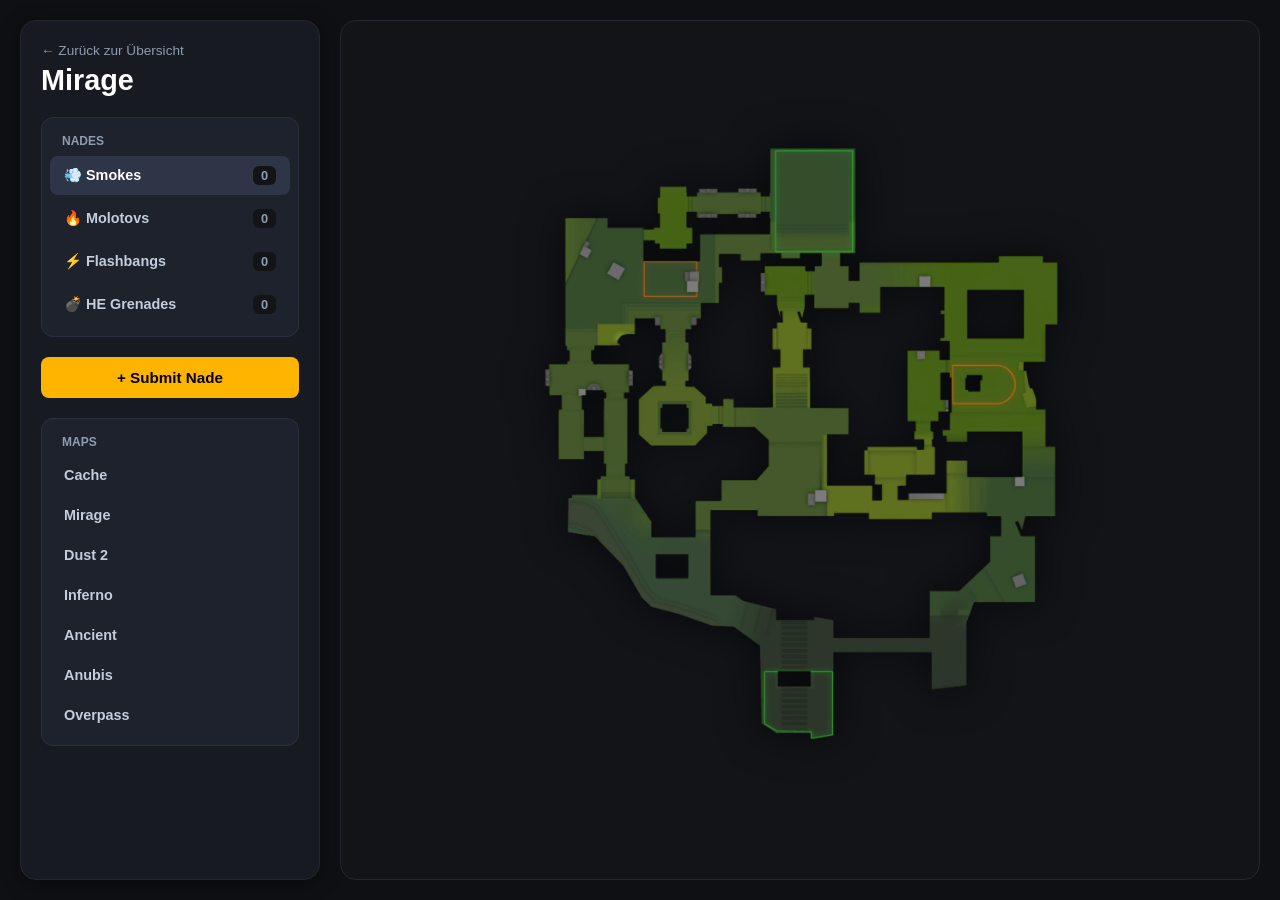
==== ancient.html @ 0ca05a49 "Rename Ancient.html to ancient.html" ====
<!DOCTYPE HTML>
<html lang="de">
<head>
    <!-- HIER ANPASSEN: Map-Name im Titel -->
    <title>Ancient - CS2 Nades</title>
    <meta charset="utf-8" />
    <meta name="viewport" content="width=device-width, initial-scale=1" />
    <style>
        * { box-sizing: border-box; }

        body {
            background-color: #0e1013;
            color: white;
            font-family: 'Segoe UI', Roboto, Helvetica, Arial, sans-serif;
            margin: 0;
            padding: 20px;
            display: flex;
            gap: 20px;
            height: 100vh;
            overflow: hidden;
        }

        /* Linke Seitenleiste */
        .sidebar {
            width: 300px;
            min-width: 300px;
            background: #171a21;
            padding: 20px;
            display: flex;
            flex-direction: column;
            gap: 20px;
            overflow-y: auto;
            border: 1px solid #222731;
            border-radius: 16px;
            box-shadow: 0 4px 20px rgba(0, 0, 0, 0.4);
        }

        .back-link {
            color: #8f9cae;
            text-decoration: none;
            font-size: 0.85rem;
            transition: color 0.2s;
        }
        .back-link:hover { color: #fff; }

        .map-header h1 {
            margin: 5px 0 0 0;
            font-size: 1.8rem;
        }

        .filter-box {
            background: #1e222d;
            border-radius: 12px;
            padding: 8px;
            border: 1px solid #2a303d;
        }

        .filter-title {
            font-size: 0.75rem;
            color: #8f9cae;
            text-transform: uppercase;
            font-weight: bold;
            padding: 8px 12px;
        }

        .filter-btn {
            display: flex;
            justify-content: space-between;
            align-items: center;
            width: 100%;
            padding: 10px 14px;
            margin-bottom: 4px;
            background: transparent;
            color: #c3cddb;
            border: none;
            border-radius: 8px;
            cursor: pointer;
            font-weight: 600;
            font-size: 0.9rem;
            transition: all 0.2s;
            text-align: left;
        }
        .filter-btn:hover { background: #282e3d; color: #fff; }
        .filter-btn.active { background: #2e3547; color: #fff; }

        .badge {
            background: #121418;
            padding: 2px 8px;
            border-radius: 6px;
            font-size: 0.8rem;
            color: #8f9cae;
        }

        .submit-btn {
            display: flex;
            justify-content: center;
            align-items: center;
            width: 100%;
            padding: 12px 14px;
            background: #ffb400;
            color: #000;
            border-radius: 8px;
            text-decoration: none;
            font-weight: bold;
            font-size: 0.95rem;
            transition: all 0.2s ease;
        }
        .submit-btn:hover { background: #e09e00; transform: translateY(-1px); }

        /* Rechter Radar-Bereich */
        .map-container {
            flex: 1;
            display: flex;
            flex-direction: column;
            justify-content: center;
            align-items: center;
            background: #121418;
            border: 1px solid #222731;
            border-radius: 16px;
            padding: 20px;
            height: calc(100vh - 40px);
            position: relative;
        }

        .radar-box {
            position: relative;
            display: inline-block;
        }

        .radar-img {
            height: 70vh;
            width: auto;
            max-width: 100%;
            display: block;
            border-radius: 12px;
            filter: drop-shadow(0 0 20px rgba(0,0,0,0.6));
        }

        /* Target Pins auf dem Radar */
        .target-pin {
            position: absolute;
            width: 32px;
            height: 32px;
            background: #ffb400;
            color: black;
            border-radius: 50%;
            display: flex;
            align-items: center;
            justify-content: center;
            font-weight: bold;
            font-size: 14px;
            cursor: pointer;
            transform: translate(-50%, -50%);
            border: 2px solid white;
            box-shadow: 0 0 12px rgba(0,0,0,0.6);
            transition: transform 0.2s ease;
            z-index: 5;
        }
        .target-pin:hover {
            transform: translate(-50%, -50%) scale(1.25);
            z-index: 10;
        }

        /* Abwurf-Pin direkt auf dem Haupt-Radar */
        .throw-pin {
            position: absolute;
            width: 36px;
            height: 36px;
            background: #3b82f6;
            color: white;
            border-radius: 50%;
            display: flex;
            align-items: center;
            justify-content: center;
            font-weight: bold;
            font-size: 16px;
            cursor: pointer;
            transform: translate(-50%, -50%);
            border: 2px solid white;
            box-shadow: 0 0 15px rgba(59, 130, 246, 0.9);
            transition: transform 0.2s ease;
            z-index: 5;
        }
        .throw-pin:hover {
            transform: translate(-50%, -50%) scale(1.3);
            z-index: 10;
        }

        .radar-controls {
            margin-top: 15px;
            display: flex;
            gap: 10px;
        }

        .reset-view-btn {
            background: #2a303d;
            color: #fff;
            border: none;
            padding: 8px 16px;
            border-radius: 8px;
            font-weight: bold;
            cursor: pointer;
            display: none;
            transition: background 0.2s;
        }
        .reset-view-btn:hover { background: #3b4252; }

        /* Pop-up Modal nur für das Video */
        .modal-overlay {
            display: none;
            position: fixed;
            top: 0; left: 0; right: 0; bottom: 0;
            background: rgba(0, 0, 0, 0.9);
            z-index: 100;
            justify-content: center;
            align-items: center;
            padding: 10px;
        }
        .modal-overlay.active { display: flex; }

        .modal-card {
            background: #171a21;
            border: 1px solid #2a303d;
            border-radius: 16px;
            width: 90vw;
            height: 90vh;
            max-width: 1400px;
            display: flex;
            flex-direction: column;
            padding: 20px 30px;
            box-shadow: 0 10px 50px rgba(0,0,0,0.95);
            position: relative;
        }

        .modal-header-area {
            display: flex;
            justify-content: space-between;
            align-items: center;
            margin-bottom: 15px;
        }

        .modal-close {
            background: rgba(255, 255, 255, 0.1);
            border: none;
            color: #8f9cae;
            font-size: 1.8rem;
            line-height: 1;
            width: 40px;
            height: 40px;
            border-radius: 50%;
            cursor: pointer;
            display: flex;
            align-items: center;
            justify-content: center;
            transition: all 0.2s;
        }
        .modal-close:hover { color: #fff; background: rgba(255, 255, 255, 0.2); }

        .modal-body {
            flex: 1;
            overflow-y: auto;
            display: flex;
            flex-direction: column;
            gap: 15px;
        }

        .throw-option {
            background: #1e222d;
            border: 1px solid #2a303d;
            border-radius: 12px;
            padding: 20px;
            display: flex;
            flex-direction: column;
            height: 100%;
        }

        .throw-header {
            display: flex;
            justify-content: space-between;
            align-items: center;
            margin-bottom: 12px;
        }

        .technique-badge {
            background: #ffb400;
            color: #000;
            padding: 6px 14px;
            border-radius: 6px;
            font-weight: bold;
            font-size: 0.95rem;
        }

        .video-container {
            position: relative;
            width: 100%;
            height: 60vh;
            background: #000;
            border-radius: 10px;
            overflow: hidden;
        }

        .video-container video {
            width: 100%;
            height: 100%;
            object-fit: contain;
            background: #000;
        }
    </style>
</head>
<body>

    <!-- Linke Seitenleiste -->
    <aside class="sidebar">
        <div>
            <a href="index.html" class="back-link">← Zurück zur Übersicht</a>
            <div class="map-header">
                <!-- HIER ANPASSEN: Name der Map in der Anzeige -->
                <h1 id="map-name-heading">Mirage</h1>
            </div>
        </div>

        <!-- Filter-Boxen -->
        <div class="filter-box">
            <div class="filter-title">Nades</div>
            <button class="filter-btn active">
                <span>💨 Smokes</span>
                <span class="badge" id="smoke-count">0</span>
            </button>
            <button class="filter-btn">
                <span>🔥 Molotovs</span>
                <span class="badge" id="molotov-count">0</span>
            </button>
            <button class="filter-btn">
                <span>⚡ Flashbangs</span>
                <span class="badge" id="flash-count">0</span>
            </button>
            <button class="filter-btn">
                <span>💣 HE Grenades</span>
                <span class="badge" id="he-count">0</span>
            </button>
        </div>

        <a href="submit.html" class="submit-btn">+ Submit Nade</a>

        <div class="filter-box">
            <div class="filter-title">Maps</div>
            <a href="cache.html" class="filter-btn" style="text-decoration:none;">Cache</a>
            <a href="mirage.html" class="filter-btn" style="text-decoration:none;">Mirage</a>
            <a href="dust2.html" class="filter-btn" style="text-decoration:none;">Dust 2</a>
            <a href="inferno.html" class="filter-btn" style="text-decoration:none;">Inferno</a>
            <a href="ancient.html" class="filter-btn" style="text-decoration:none;">Ancient</a>
            <a href="anubis.html" class="filter-btn" style="text-decoration:none;">Anubis</a>
            <a href="overpass.html" class="filter-btn" style="text-decoration:none;">Overpass</a>
        </div>
    </aside>

    <!-- Radar-Bereich (Hauptfenster) -->
    <main class="map-container">
        <div class="radar-box" id="radar-box">
            <!-- HIER ANPASSEN: Pfad zum Radar-Bild der jeweiligen Map (z.B. assets/images/mirage-radar.webp) -->
            <img src="assets/images/ancient-radar.webp" alt="Map Radar" class="radar-img" id="radar-img">
        </div>
        <div class="radar-controls">
            <button class="reset-view-btn" id="reset-btn" onclick="resetRadarView()">← Zurück zu allen Zielorten</button>
        </div>
    </main>

    <!-- Modal Fenster nur für Video -->
    <div class="modal-overlay" id="modal-overlay">
        <div class="modal-card">
            <div class="modal-header-area">
                <h2 id="modal-title" style="margin:0; color:#ffb400; font-size:1.5rem;">Wurf-Video</h2>
                <button class="modal-close" onclick="closeModal()">&times;</button>
            </div>
            <div class="modal-body" id="modal-content"></div>
        </div>
    </div>

    <script>
        // HIER TRÄGST DU SPÄTER DIE DATEN FÜR DIE MAP EIN
        const nadesData = [
            /* Beispiel-Eintrag:
            {
                id: "target-1",
                title: "Mirage Smoke: Stairs",
                type: "smoke", // Optionen: 'smoke', 'molotov', 'flash', 'he'
                targetPosition: { top: 40.0, left: 50.0 },
                throws: [
                    {
                        from: "T Spawn",
                        technique: "Jump Throw",
                        videoUrl: "assets/videos/mirage-stairs-smoke.mp4",
                        throwPosition: { top: 80.0, left: 30.0 }
                    }
                ]
            }
            */
        ];

        const radarBox = document.getElementById('radar-box');
        const resetBtn = document.getElementById('reset-btn');

        function renderTargetPins() {
            document.querySelectorAll('.target-pin, .throw-pin').forEach(p => p.remove());
            resetBtn.style.display = 'none';

            let smokeCount = 0, molotovCount = 0, flashCount = 0, heCount = 0;

            nadesData.forEach(nade => {
                if (nade.type === 'smoke') smokeCount++;
                if (nade.type === 'molotov') molotovCount++;
                if (nade.type === 'flash') flashCount++;
                if (nade.type === 'he') heCount++;

                const pin = document.createElement('div');
                pin.className = 'target-pin';
                pin.style.top = nade.targetPosition.top + '%';
                pin.style.left = nade.targetPosition.left + '%';
                pin.innerText = nade.throws.length;
                pin.title = `${nade.title} (${nade.throws.length} Wurfoptionen)`;

                pin.onclick = () => showThrowPinsForTarget(nade);
                radarBox.appendChild(pin);
            });

            document.getElementById('smoke-count').innerText = smokeCount;
            document.getElementById('molotov-count').innerText = molotovCount;
            document.getElementById('flash-count').innerText = flashCount;
            document.getElementById('he-count').innerText = heCount;
        }

        function showThrowPinsForTarget(nade) {
            document.querySelectorAll('.target-pin').forEach(p => p.remove());

            nade.throws.forEach(t => {
                const throwPin = document.createElement('div');
                throwPin.className = 'throw-pin';
                throwPin.style.top = t.throwPosition.top + '%';
                throwPin.style.left = t.throwPosition.left + '%';
                throwPin.innerHTML = '🏃';
                throwPin.title = `Wurf von ${t.from} (${t.technique})`;

                throwPin.onclick = () => openVideoModal(nade, t);
                radarBox.appendChild(throwPin);
            });

            resetBtn.style.display = 'block';
        }

        function resetRadarView() {
            renderTargetPins();
        }

        function openVideoModal(nade, throwObj) {
            document.getElementById('modal-title').innerText = `📹 ${nade.title} (Von ${throwObj.from})`;
            const contentContainer = document.getElementById('modal-content');
            
            contentContainer.innerHTML = `
                <div class="throw-option">
                    <div class="throw-header">
                        <strong style="font-size:1.2rem; color:#fff;">🏃 Von ${throwObj.from}</strong>
                        <span class="technique-badge">${throwObj.technique}</span>
                    </div>
                    <div class="video-container">
                        <video id="active-video" controls autoplay loop muted playsinline>
                            <source src="${throwObj.videoUrl}" type="video/mp4">
                            Dein Browser unterstützt kein HTML5-Video.
                        </video>
                    </div>
                </div>
            `;

            document.getElementById('modal-overlay').classList.add('active');

            const videoEl = document.getElementById('active-video');
            if (videoEl) {
                videoEl.load();
                let playPromise = videoEl.play();
                if (playPromise !== undefined) {
                    playPromise.catch(error => {
                        console.log("Autoplay blockiert:", error);
                    });
                }
            }
        }

        function closeModal() {
            document.getElementById('modal-overlay').classList.remove('active');
            document.getElementById('modal-content').innerHTML = '';
        }

        document.getElementById('modal-overlay').onclick = (e) => {
            if (e.target.id === 'modal-overlay') closeModal();
        };

        renderTargetPins();
    </script>
</body>
</html>
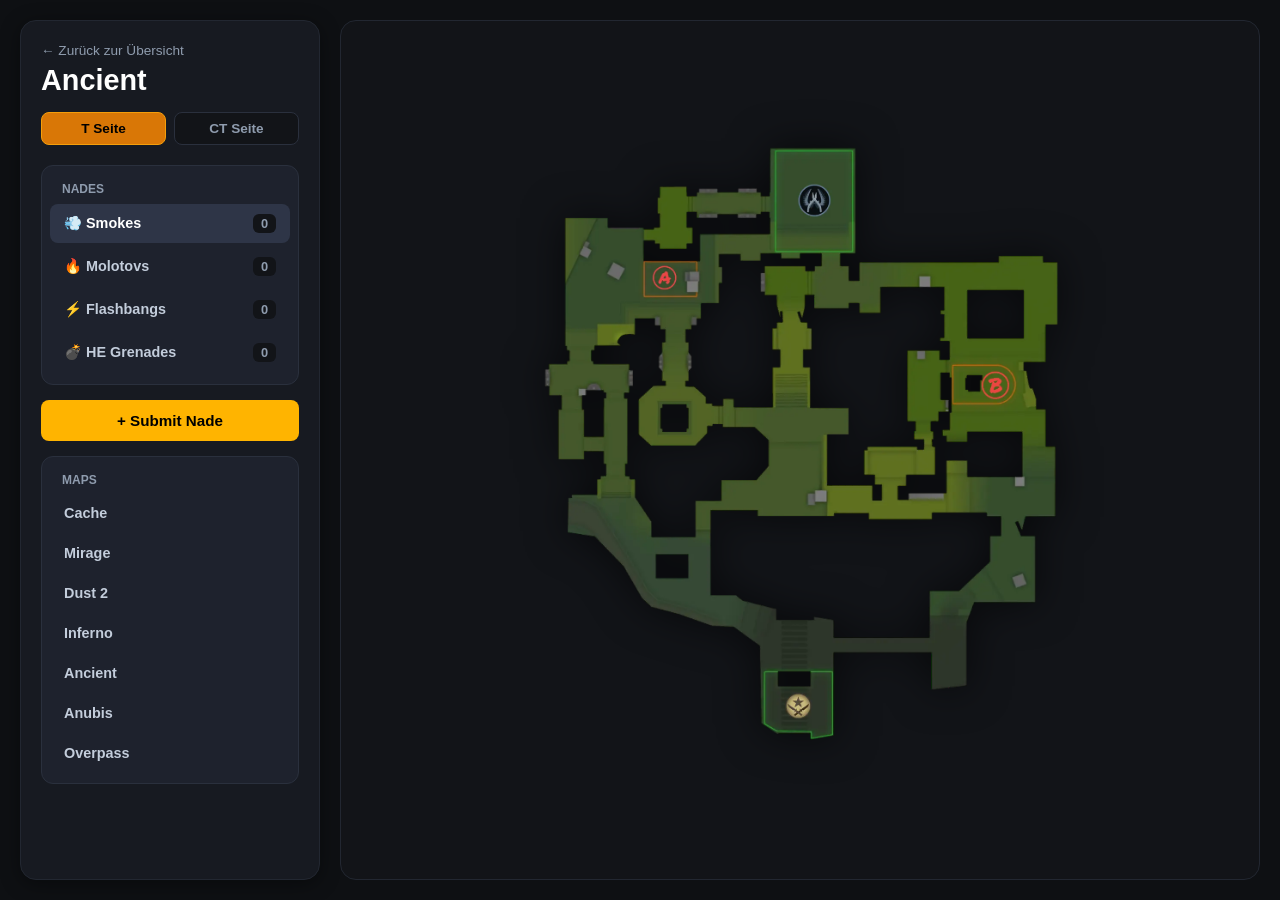
==== commit 171827d4: "Update ancient.html" ====
--- a/ancient.html
+++ b/ancient.html
@@ -1,7 +1,6 @@
 <!DOCTYPE HTML>
 <html lang="de">
 <head>
-    <!-- HIER ANPASSEN: Map-Name im Titel -->
     <title>Ancient - CS2 Nades</title>
     <meta charset="utf-8" />
     <meta name="viewport" content="width=device-width, initial-scale=1" />
@@ -28,7 +27,7 @@
             padding: 20px;
             display: flex;
             flex-direction: column;
-            gap: 20px;
+            gap: 15px;
             overflow-y: auto;
             border: 1px solid #222731;
             border-radius: 16px;
@@ -47,6 +46,30 @@
             margin: 5px 0 0 0;
             font-size: 1.8rem;
         }
+
+        /* T / CT Umschalter */
+        .side-filter-container {
+            display: flex;
+            gap: 8px;
+            margin-bottom: 5px;
+        }
+
+        .side-btn {
+            flex: 1;
+            padding: 8px;
+            background: #121418;
+            color: #8f9cae;
+            border: 1px solid #2a303d;
+            border-radius: 8px;
+            font-weight: bold;
+            font-size: 0.85rem;
+            cursor: pointer;
+            transition: all 0.2s;
+            text-align: center;
+        }
+        .side-btn:hover { background: #282e3d; color: #fff; }
+        .side-btn.active.t-side { background: #d97706; color: #000; border-color: #f59e0b; }
+        .side-btn.active.ct-side { background: #2563eb; color: #fff; border-color: #3b82f6; }
 
         .filter-box {
             background: #1e222d;
@@ -314,27 +337,32 @@
         <div>
             <a href="index.html" class="back-link">← Zurück zur Übersicht</a>
             <div class="map-header">
-                <!-- HIER ANPASSEN: Name der Map in der Anzeige -->
-                <h1 id="map-name-heading">Mirage</h1>
+                <h1 id="map-name-heading">Ancient</h1>
             </div>
+        </div>
+
+        <!-- T / CT Umschalter -->
+        <div class="side-filter-container">
+            <button class="side-btn t-side active" id="btn-side-t" onclick="setSideFilter('T')">T Seite</button>
+            <button class="side-btn ct-side" id="btn-side-ct" onclick="setSideFilter('CT')">CT Seite</button>
         </div>
 
         <!-- Filter-Boxen -->
         <div class="filter-box">
             <div class="filter-title">Nades</div>
-            <button class="filter-btn active">
+            <button class="filter-btn active" onclick="setNadeTypeFilter('smoke', this)">
                 <span>💨 Smokes</span>
                 <span class="badge" id="smoke-count">0</span>
             </button>
-            <button class="filter-btn">
+            <button class="filter-btn" onclick="setNadeTypeFilter('molotov', this)">
                 <span>🔥 Molotovs</span>
                 <span class="badge" id="molotov-count">0</span>
             </button>
-            <button class="filter-btn">
+            <button class="filter-btn" onclick="setNadeTypeFilter('flash', this)">
                 <span>⚡ Flashbangs</span>
                 <span class="badge" id="flash-count">0</span>
             </button>
-            <button class="filter-btn">
+            <button class="filter-btn" onclick="setNadeTypeFilter('he', this)">
                 <span>💣 HE Grenades</span>
                 <span class="badge" id="he-count">0</span>
             </button>
@@ -357,7 +385,6 @@
     <!-- Radar-Bereich (Hauptfenster) -->
     <main class="map-container">
         <div class="radar-box" id="radar-box">
-            <!-- HIER ANPASSEN: Pfad zum Radar-Bild der jeweiligen Map (z.B. assets/images/mirage-radar.webp) -->
             <img src="assets/images/ancient-radar.webp" alt="Map Radar" class="radar-img" id="radar-img">
         </div>
         <div class="radar-controls">
@@ -377,62 +404,64 @@
     </div>
 
     <script>
-        // HIER TRÄGST DU SPÄTER DIE DATEN FÜR DIE MAP EIN
-        const nadesData = [
-            /* Beispiel-Eintrag:
-            {
-                id: "target-1",
-                title: "Mirage Smoke: Stairs",
-                type: "smoke", // Optionen: 'smoke', 'molotov', 'flash', 'he'
-                targetPosition: { top: 40.0, left: 50.0 },
-                throws: [
-                    {
-                        from: "T Spawn",
-                        technique: "Jump Throw",
-                        videoUrl: "assets/videos/mirage-stairs-smoke.mp4",
-                        throwPosition: { top: 80.0, left: 30.0 }
-                    }
-                ]
-            }
-            */
-        ];
+        const nadesData = [];
+
+        let currentSide = "T";
+        let currentType = "smoke";
 
         const radarBox = document.getElementById('radar-box');
         const resetBtn = document.getElementById('reset-btn');
+
+        function setSideFilter(side) {
+            currentSide = side;
+            if(side === 'T') {
+                document.getElementById('btn-side-t').classList.add('active');
+                document.getElementById('btn-side-ct').classList.remove('active');
+            } else {
+                document.getElementById('btn-side-ct').classList.add('active');
+                document.getElementById('btn-side-t').classList.remove('active');
+            }
+            renderTargetPins();
+        }
+
+        function setNadeTypeFilter(type, btnElement) {
+            currentType = type;
+            document.querySelectorAll('.filter-box .filter-btn').forEach(b => b.classList.remove('active'));
+            btnElement.classList.add('active');
+            renderTargetPins();
+        }
 
         function renderTargetPins() {
             document.querySelectorAll('.target-pin, .throw-pin').forEach(p => p.remove());
             resetBtn.style.display = 'none';
 
-            let smokeCount = 0, molotovCount = 0, flashCount = 0, heCount = 0;
-
             nadesData.forEach(nade => {
-                if (nade.type === 'smoke') smokeCount++;
-                if (nade.type === 'molotov') molotovCount++;
-                if (nade.type === 'flash') flashCount++;
-                if (nade.type === 'he') heCount++;
-
-                const pin = document.createElement('div');
-                pin.className = 'target-pin';
-                pin.style.top = nade.targetPosition.top + '%';
-                pin.style.left = nade.targetPosition.left + '%';
-                pin.innerText = nade.throws.length;
-                pin.title = `${nade.title} (${nade.throws.length} Wurfoptionen)`;
-
-                pin.onclick = () => showThrowPinsForTarget(nade);
-                radarBox.appendChild(pin);
+                const validThrowsForSide = nade.throws.filter(t => t.side === currentSide);
+
+                if (nade.type === currentType && validThrowsForSide.length > 0) {
+                    const pin = document.createElement('div');
+                    pin.className = 'target-pin';
+                    pin.style.top = nade.targetPosition.top + '%';
+                    pin.style.left = nade.targetPosition.left + '%';
+                    pin.innerText = validThrowsForSide.length;
+                    pin.title = `${nade.title} (${validThrowsForSide.length} Wurfoptionen)`;
+
+                    pin.onclick = () => showThrowPinsForTarget(nade, validThrowsForSide);
+                    radarBox.appendChild(pin);
+                }
             });
 
-            document.getElementById('smoke-count').innerText = smokeCount;
-            document.getElementById('molotov-count').innerText = molotovCount;
-            document.getElementById('flash-count').innerText = flashCount;
-            document.getElementById('he-count').innerText = heCount;
-        }
-
-        function showThrowPinsForTarget(nade) {
+            // Aktualisiere Badges basierend auf der aktuellen Seite
+            document.getElementById('smoke-count').innerText = nadesData.filter(n => n.type === 'smoke' && n.throws.some(t => t.side === currentSide)).length;
+            document.getElementById('molotov-count').innerText = nadesData.filter(n => n.type === 'molotov' && n.throws.some(t => t.side === currentSide)).length;
+            document.getElementById('flash-count').innerText = nadesData.filter(n => n.type === 'flash' && n.throws.some(t => t.side === currentSide)).length;
+            document.getElementById('he-count').innerText = nadesData.filter(n => n.type === 'he' && n.throws.some(t => t.side === currentSide)).length;
+        }
+
+        function showThrowPinsForTarget(nade, validThrows) {
             document.querySelectorAll('.target-pin').forEach(p => p.remove());
 
-            nade.throws.forEach(t => {
+            validThrows.forEach(t => {
                 const throwPin = document.createElement('div');
                 throwPin.className = 'throw-pin';
                 throwPin.style.top = t.throwPosition.top + '%';
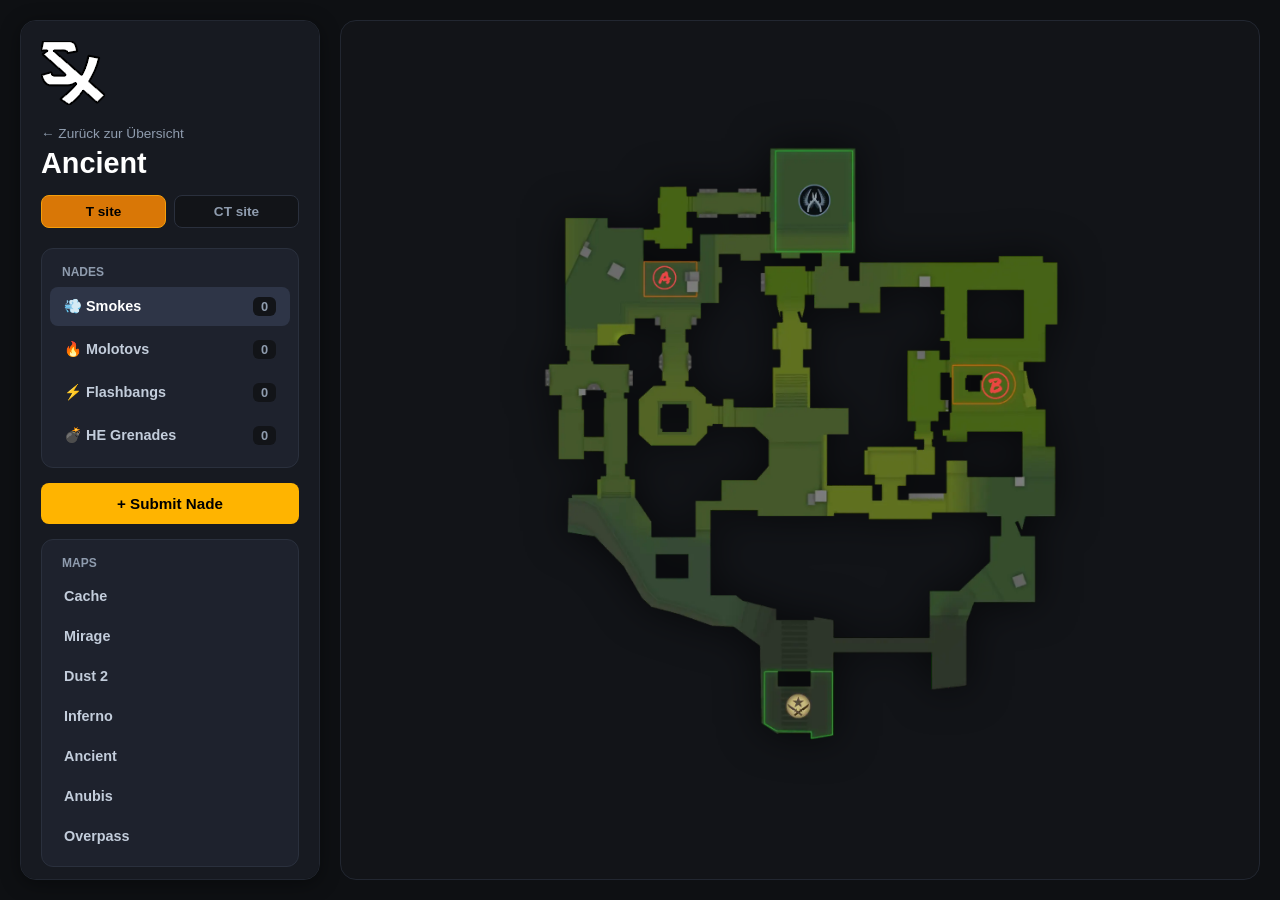
==== commit be9b21eb: "Update ancient.html" ====
--- a/ancient.html
+++ b/ancient.html
@@ -334,17 +334,24 @@
 
     <!-- Linke Seitenleiste -->
     <aside class="sidebar">
+        <!-- Logo ganz oben in der Sidebar -->
+        <div class="sidebar-logo-container">
+            <a href="index.html">
+                <img src="assets/images/sx.png" alt="CS2 Nades Logo" class="site-logo">
+            </a>
+        </div>
+
         <div>
             <a href="index.html" class="back-link">← Zurück zur Übersicht</a>
             <div class="map-header">
-                <h1 id="map-name-heading">Ancient</h1>
+                <h1>Ancient</h1>
             </div>
         </div>
 
         <!-- T / CT Umschalter -->
         <div class="side-filter-container">
-            <button class="side-btn t-side active" id="btn-side-t" onclick="setSideFilter('T')">T Seite</button>
-            <button class="side-btn ct-side" id="btn-side-ct" onclick="setSideFilter('CT')">CT Seite</button>
+            <button class="side-btn t-side active" id="btn-side-t" onclick="setSideFilter('T')">T site</button>
+            <button class="side-btn ct-side" id="btn-side-ct" onclick="setSideFilter('CT')">CT site</button>
         </div>
 
         <!-- Filter-Boxen -->
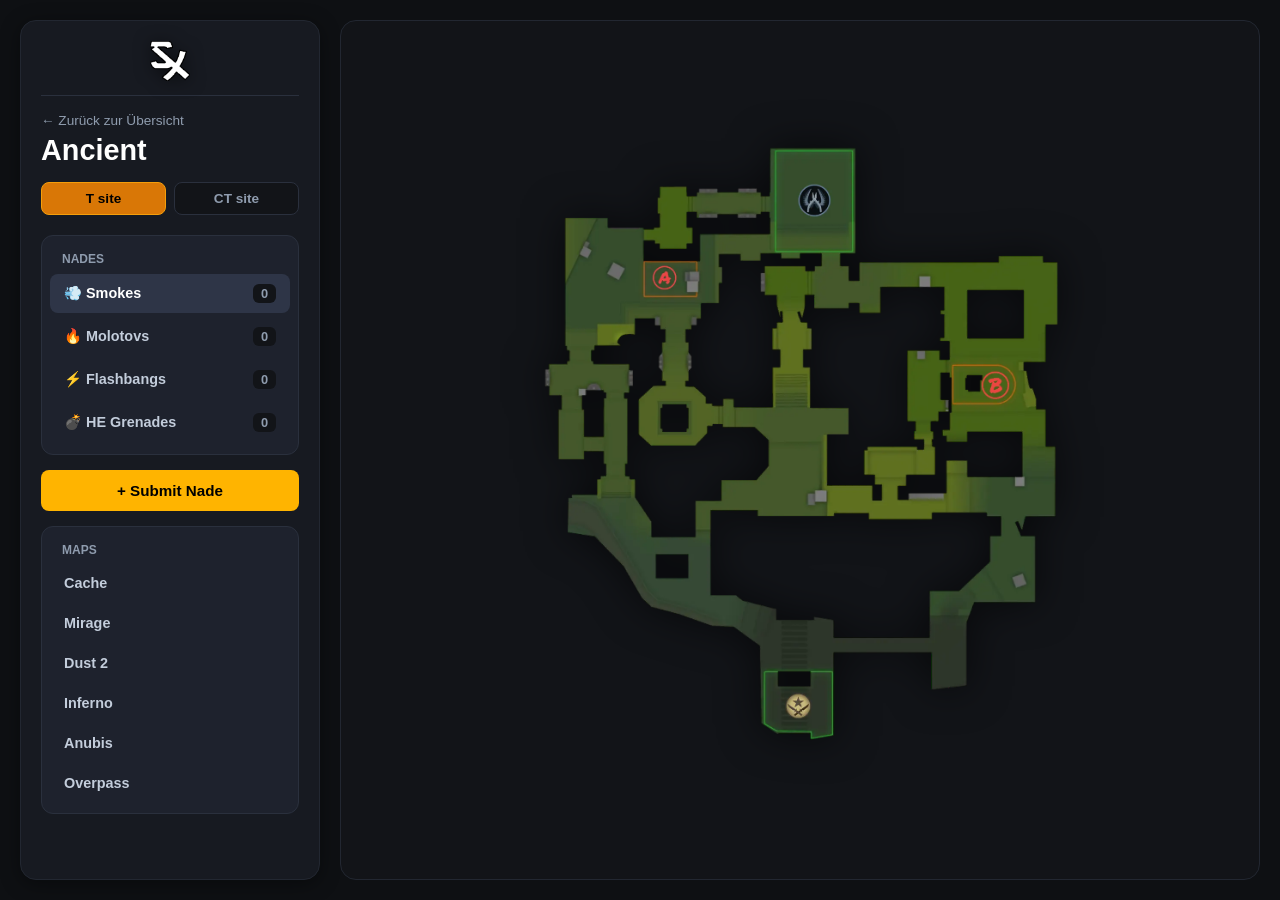
==== commit e10d38c8: "Update ancient.html" ====
--- a/ancient.html
+++ b/ancient.html
@@ -6,400 +6,140 @@
     <meta name="viewport" content="width=device-width, initial-scale=1" />
     <style>
         * { box-sizing: border-box; }
-
         body {
-            background-color: #0e1013;
-            color: white;
+            background-color: #0e1013; color: white;
             font-family: 'Segoe UI', Roboto, Helvetica, Arial, sans-serif;
-            margin: 0;
-            padding: 20px;
-            display: flex;
-            gap: 20px;
-            height: 100vh;
-            overflow: hidden;
-        }
-
-        /* Linke Seitenleiste */
+            margin: 0; padding: 20px; display: flex; gap: 20px; height: 100vh; overflow: hidden;
+        }
         .sidebar {
-            width: 300px;
-            min-width: 300px;
-            background: #171a21;
-            padding: 20px;
-            display: flex;
-            flex-direction: column;
-            gap: 15px;
-            overflow-y: auto;
-            border: 1px solid #222731;
-            border-radius: 16px;
-            box-shadow: 0 4px 20px rgba(0, 0, 0, 0.4);
-        }
-
-        .back-link {
-            color: #8f9cae;
-            text-decoration: none;
-            font-size: 0.85rem;
-            transition: color 0.2s;
-        }
+            width: 300px; min-width: 300px; background: #171a21; padding: 20px;
+            display: flex; flex-direction: column; gap: 15px; overflow-y: auto;
+            border: 1px solid #222731; border-radius: 16px; box-shadow: 0 4px 20px rgba(0, 0, 0, 0.4);
+        }
+        .sidebar-logo-container { text-align: center; padding-bottom: 10px; border-bottom: 1px solid #2a303d; }
+        .site-logo {
+            height: 40px; width: auto; display: inline-block;
+            transition: transform 0.2s ease, filter 0.2s ease; filter: drop-shadow(0 2px 8px rgba(0,0,0,0.5));
+        }
+        .site-logo:hover { transform: scale(1.05); filter: drop-shadow(0 4px 12px rgba(255,180,0,0.4)); }
+        .back-link { color: #8f9cae; text-decoration: none; font-size: 0.85rem; transition: color 0.2s; }
         .back-link:hover { color: #fff; }
-
-        .map-header h1 {
-            margin: 5px 0 0 0;
-            font-size: 1.8rem;
-        }
-
-        /* T / CT Umschalter */
-        .side-filter-container {
-            display: flex;
-            gap: 8px;
-            margin-bottom: 5px;
-        }
-
+        .map-header h1 { margin: 5px 0 0 0; font-size: 1.8rem; }
+        .side-filter-container { display: flex; gap: 8px; margin-bottom: 5px; }
         .side-btn {
-            flex: 1;
-            padding: 8px;
-            background: #121418;
-            color: #8f9cae;
-            border: 1px solid #2a303d;
-            border-radius: 8px;
-            font-weight: bold;
-            font-size: 0.85rem;
-            cursor: pointer;
-            transition: all 0.2s;
-            text-align: center;
+            flex: 1; padding: 8px; background: #121418; color: #8f9cae;
+            border: 1px solid #2a303d; border-radius: 8px; font-weight: bold; font-size: 0.85rem;
+            cursor: pointer; transition: all 0.2s; text-align: center;
         }
         .side-btn:hover { background: #282e3d; color: #fff; }
         .side-btn.active.t-side { background: #d97706; color: #000; border-color: #f59e0b; }
         .side-btn.active.ct-side { background: #2563eb; color: #fff; border-color: #3b82f6; }
-
-        .filter-box {
-            background: #1e222d;
-            border-radius: 12px;
-            padding: 8px;
-            border: 1px solid #2a303d;
-        }
-
-        .filter-title {
-            font-size: 0.75rem;
-            color: #8f9cae;
-            text-transform: uppercase;
-            font-weight: bold;
-            padding: 8px 12px;
-        }
-
+        .filter-box { background: #1e222d; border-radius: 12px; padding: 8px; border: 1px solid #2a303d; }
+        .filter-title { font-size: 0.75rem; color: #8f9cae; text-transform: uppercase; font-weight: bold; padding: 8px 12px; }
         .filter-btn {
-            display: flex;
-            justify-content: space-between;
-            align-items: center;
-            width: 100%;
-            padding: 10px 14px;
-            margin-bottom: 4px;
-            background: transparent;
-            color: #c3cddb;
-            border: none;
-            border-radius: 8px;
-            cursor: pointer;
-            font-weight: 600;
-            font-size: 0.9rem;
-            transition: all 0.2s;
-            text-align: left;
+            display: flex; justify-content: space-between; align-items: center; width: 100%;
+            padding: 10px 14px; margin-bottom: 4px; background: transparent; color: #c3cddb;
+            border: none; border-radius: 8px; cursor: pointer; font-weight: 600; font-size: 0.9rem;
+            transition: all 0.2s; text-align: left;
         }
         .filter-btn:hover { background: #282e3d; color: #fff; }
         .filter-btn.active { background: #2e3547; color: #fff; }
-
-        .badge {
-            background: #121418;
-            padding: 2px 8px;
-            border-radius: 6px;
-            font-size: 0.8rem;
-            color: #8f9cae;
-        }
-
+        .badge { background: #121418; padding: 2px 8px; border-radius: 6px; font-size: 0.8rem; color: #8f9cae; }
         .submit-btn {
-            display: flex;
-            justify-content: center;
-            align-items: center;
-            width: 100%;
-            padding: 12px 14px;
-            background: #ffb400;
-            color: #000;
-            border-radius: 8px;
-            text-decoration: none;
-            font-weight: bold;
-            font-size: 0.95rem;
-            transition: all 0.2s ease;
+            display: flex; justify-content: center; align-items: center; width: 100%;
+            padding: 12px 14px; background: #ffb400; color: #000; border-radius: 8px;
+            text-decoration: none; font-weight: bold; font-size: 0.95rem; transition: all 0.2s ease;
         }
         .submit-btn:hover { background: #e09e00; transform: translateY(-1px); }
-
-        /* Rechter Radar-Bereich */
         .map-container {
-            flex: 1;
-            display: flex;
-            flex-direction: column;
-            justify-content: center;
-            align-items: center;
-            background: #121418;
-            border: 1px solid #222731;
-            border-radius: 16px;
-            padding: 20px;
-            height: calc(100vh - 40px);
-            position: relative;
-        }
-
-        .radar-box {
-            position: relative;
-            display: inline-block;
-        }
-
-        .radar-img {
-            height: 70vh;
-            width: auto;
-            max-width: 100%;
-            display: block;
-            border-radius: 12px;
-            filter: drop-shadow(0 0 20px rgba(0,0,0,0.6));
-        }
-
-        /* Target Pins auf dem Radar */
+            flex: 1; display: flex; flex-direction: column; justify-content: center; align-items: center;
+            background: #121418; border: 1px solid #222731; border-radius: 16px; padding: 20px;
+            height: calc(100vh - 40px); position: relative;
+        }
+        .radar-box { position: relative; display: inline-block; }
+        .radar-img { height: 70vh; width: auto; max-width: 100%; display: block; border-radius: 12px; filter: drop-shadow(0 0 20px rgba(0,0,0,0.6)); }
         .target-pin {
-            position: absolute;
-            width: 32px;
-            height: 32px;
-            background: #ffb400;
-            color: black;
-            border-radius: 50%;
-            display: flex;
-            align-items: center;
-            justify-content: center;
-            font-weight: bold;
-            font-size: 14px;
-            cursor: pointer;
-            transform: translate(-50%, -50%);
-            border: 2px solid white;
-            box-shadow: 0 0 12px rgba(0,0,0,0.6);
-            transition: transform 0.2s ease;
-            z-index: 5;
-        }
-        .target-pin:hover {
-            transform: translate(-50%, -50%) scale(1.25);
-            z-index: 10;
-        }
-
-        /* Abwurf-Pin direkt auf dem Haupt-Radar */
+            position: absolute; width: 32px; height: 32px; background: #ffb400; color: black;
+            border-radius: 50%; display: flex; align-items: center; justify-content: center;
+            font-weight: bold; font-size: 14px; cursor: pointer; transform: translate(-50%, -50%);
+            border: 2px solid white; box-shadow: 0 0 12px rgba(0,0,0,0.6); transition: transform 0.2s ease; z-index: 5;
+        }
+        .target-pin:hover { transform: translate(-50%, -50%) scale(1.25); z-index: 10; }
         .throw-pin {
-            position: absolute;
-            width: 36px;
-            height: 36px;
-            background: #3b82f6;
-            color: white;
-            border-radius: 50%;
-            display: flex;
-            align-items: center;
-            justify-content: center;
-            font-weight: bold;
-            font-size: 16px;
-            cursor: pointer;
-            transform: translate(-50%, -50%);
-            border: 2px solid white;
-            box-shadow: 0 0 15px rgba(59, 130, 246, 0.9);
-            transition: transform 0.2s ease;
-            z-index: 5;
-        }
-        .throw-pin:hover {
-            transform: translate(-50%, -50%) scale(1.3);
-            z-index: 10;
-        }
-
-        .radar-controls {
-            margin-top: 15px;
-            display: flex;
-            gap: 10px;
-        }
-
+            position: absolute; width: 36px; height: 36px; background: #3b82f6; color: white;
+            border-radius: 50%; display: flex; align-items: center; justify-content: center;
+            font-weight: bold; font-size: 16px; cursor: pointer; transform: translate(-50%, -50%);
+            border: 2px solid white; box-shadow: 0 0 15px rgba(59, 130, 246, 0.9); transition: transform 0.2s ease; z-index: 5;
+        }
+        .throw-pin:hover { transform: translate(-50%, -50%) scale(1.3); z-index: 10; }
+        .radar-controls { margin-top: 15px; display: flex; gap: 10px; }
         .reset-view-btn {
-            background: #2a303d;
-            color: #fff;
-            border: none;
-            padding: 8px 16px;
-            border-radius: 8px;
-            font-weight: bold;
-            cursor: pointer;
-            display: none;
-            transition: background 0.2s;
+            background: #2a303d; color: #fff; border: none; padding: 8px 16px;
+            border-radius: 8px; font-weight: bold; cursor: pointer; display: none; transition: background 0.2s;
         }
         .reset-view-btn:hover { background: #3b4252; }
-
-        /* Pop-up Modal nur für das Video */
         .modal-overlay {
-            display: none;
-            position: fixed;
-            top: 0; left: 0; right: 0; bottom: 0;
-            background: rgba(0, 0, 0, 0.9);
-            z-index: 100;
-            justify-content: center;
-            align-items: center;
-            padding: 10px;
+            display: none; position: fixed; top: 0; left: 0; right: 0; bottom: 0;
+            background: rgba(0, 0, 0, 0.9); z-index: 100; justify-content: center; align-items: center; padding: 10px;
         }
         .modal-overlay.active { display: flex; }
-
         .modal-card {
-            background: #171a21;
-            border: 1px solid #2a303d;
-            border-radius: 16px;
-            width: 90vw;
-            height: 90vh;
-            max-width: 1400px;
-            display: flex;
-            flex-direction: column;
-            padding: 20px 30px;
-            box-shadow: 0 10px 50px rgba(0,0,0,0.95);
-            position: relative;
-        }
-
-        .modal-header-area {
-            display: flex;
-            justify-content: space-between;
-            align-items: center;
-            margin-bottom: 15px;
-        }
-
+            background: #171a21; border: 1px solid #2a303d; border-radius: 16px; width: 90vw; height: 90vh;
+            max-width: 1400px; display: flex; flex-direction: column; padding: 20px 30px; box-shadow: 0 10px 50px rgba(0,0,0,0.95); position: relative;
+        }
+        .modal-header-area { display: flex; justify-content: space-between; align-items: center; margin-bottom: 15px; }
         .modal-close {
-            background: rgba(255, 255, 255, 0.1);
-            border: none;
-            color: #8f9cae;
-            font-size: 1.8rem;
-            line-height: 1;
-            width: 40px;
-            height: 40px;
-            border-radius: 50%;
-            cursor: pointer;
-            display: flex;
-            align-items: center;
-            justify-content: center;
-            transition: all 0.2s;
+            background: rgba(255, 255, 255, 0.1); border: none; color: #8f9cae; font-size: 1.8rem; line-height: 1;
+            width: 40px; height: 40px; border-radius: 50%; cursor: pointer; display: flex; align-items: center; justify-content: center; transition: all 0.2s;
         }
         .modal-close:hover { color: #fff; background: rgba(255, 255, 255, 0.2); }
-
-        .modal-body {
-            flex: 1;
-            overflow-y: auto;
-            display: flex;
-            flex-direction: column;
-            gap: 15px;
-        }
-
-        .throw-option {
-            background: #1e222d;
-            border: 1px solid #2a303d;
-            border-radius: 12px;
-            padding: 20px;
-            display: flex;
-            flex-direction: column;
-            height: 100%;
-        }
-
-        .throw-header {
-            display: flex;
-            justify-content: space-between;
-            align-items: center;
-            margin-bottom: 12px;
-        }
-
-        .technique-badge {
-            background: #ffb400;
-            color: #000;
-            padding: 6px 14px;
-            border-radius: 6px;
-            font-weight: bold;
-            font-size: 0.95rem;
-        }
-
-        .video-container {
-            position: relative;
-            width: 100%;
-            height: 60vh;
-            background: #000;
-            border-radius: 10px;
-            overflow: hidden;
-        }
-
-        .video-container video {
-            width: 100%;
-            height: 100%;
-            object-fit: contain;
-            background: #000;
-        }
+        .modal-body { flex: 1; overflow-y: auto; display: flex; flex-direction: column; gap: 15px; }
+        .throw-option { background: #1e222d; border: 1px solid #2a303d; border-radius: 12px; padding: 20px; display: flex; flex-direction: column; height: 100%; }
+        .throw-header { display: flex; justify-content: space-between; align-items: center; margin-bottom: 12px; }
+        .technique-badge { background: #ffb400; color: #000; padding: 6px 14px; border-radius: 6px; font-weight: bold; font-size: 0.95rem; }
+        .video-container { position: relative; width: 100%; height: 60vh; background: #000; border-radius: 10px; overflow: hidden; }
+        .video-container video { width: 100%; height: 100%; object-fit: contain; background: #000; }
     </style>
 </head>
 <body>
-
-    <!-- Linke Seitenleiste -->
     <aside class="sidebar">
-        <!-- Logo ganz oben in der Sidebar -->
         <div class="sidebar-logo-container">
-            <a href="index.html">
-                <img src="assets/images/sx.png" alt="CS2 Nades Logo" class="site-logo">
-            </a>
-        </div>
-
+            <a href="index.html"><img src="assets/images/sx.png" alt="CS2 Nades Logo" class="site-logo"></a>
+        </div>
         <div>
             <a href="index.html" class="back-link">← Zurück zur Übersicht</a>
-            <div class="map-header">
-                <h1>Ancient</h1>
-            </div>
-        </div>
-
-        <!-- T / CT Umschalter -->
+            <div class="map-header"><h1>Ancient</h1></div>
+        </div>
         <div class="side-filter-container">
             <button class="side-btn t-side active" id="btn-side-t" onclick="setSideFilter('T')">T site</button>
             <button class="side-btn ct-side" id="btn-side-ct" onclick="setSideFilter('CT')">CT site</button>
         </div>
-
-        <!-- Filter-Boxen -->
         <div class="filter-box">
             <div class="filter-title">Nades</div>
-            <button class="filter-btn active" onclick="setNadeTypeFilter('smoke', this)">
-                <span>💨 Smokes</span>
-                <span class="badge" id="smoke-count">0</span>
-            </button>
-            <button class="filter-btn" onclick="setNadeTypeFilter('molotov', this)">
-                <span>🔥 Molotovs</span>
-                <span class="badge" id="molotov-count">0</span>
-            </button>
-            <button class="filter-btn" onclick="setNadeTypeFilter('flash', this)">
-                <span>⚡ Flashbangs</span>
-                <span class="badge" id="flash-count">0</span>
-            </button>
-            <button class="filter-btn" onclick="setNadeTypeFilter('he', this)">
-                <span>💣 HE Grenades</span>
-                <span class="badge" id="he-count">0</span>
-            </button>
-        </div>
-
+            <button class="filter-btn active" onclick="setNadeTypeFilter('smoke', this)"><span>💨 Smokes</span><span class="badge" id="smoke-count">0</span></button>
+            <button class="filter-btn" onclick="setNadeTypeFilter('molotov', this)"><span>🔥 Molotovs</span><span class="badge" id="molotov-count">0</span></button>
+            <button class="filter-btn" onclick="setNadeTypeFilter('flash', this)"><span>⚡ Flashbangs</span><span class="badge" id="flash-count">0</span></button>
+            <button class="filter-btn" onclick="setNadeTypeFilter('he', this)"><span>💣 HE Grenades</span><span class="badge" id="he-count">0</span></button>
+        </div>
         <a href="submit.html" class="submit-btn">+ Submit Nade</a>
-
         <div class="filter-box">
             <div class="filter-title">Maps</div>
             <a href="cache.html" class="filter-btn" style="text-decoration:none;">Cache</a>
             <a href="mirage.html" class="filter-btn" style="text-decoration:none;">Mirage</a>
             <a href="dust2.html" class="filter-btn" style="text-decoration:none;">Dust 2</a>
             <a href="inferno.html" class="filter-btn" style="text-decoration:none;">Inferno</a>
-            <a href="ancient.html" class="filter-btn" style="text-decoration:none;">Ancient</a>
             <a href="anubis.html" class="filter-btn" style="text-decoration:none;">Anubis</a>
             <a href="overpass.html" class="filter-btn" style="text-decoration:none;">Overpass</a>
         </div>
     </aside>
-
-    <!-- Radar-Bereich (Hauptfenster) -->
     <main class="map-container">
         <div class="radar-box" id="radar-box">
-            <img src="assets/images/ancient-radar.webp" alt="Map Radar" class="radar-img" id="radar-img">
+            <img src="assets/images/ancient-radar.webp" alt="Ancient Radar" class="radar-img" id="radar-img">
         </div>
         <div class="radar-controls">
             <button class="reset-view-btn" id="reset-btn" onclick="resetRadarView()">← Zurück zu allen Zielorten</button>
         </div>
     </main>
-
-    <!-- Modal Fenster nur für Video -->
     <div class="modal-overlay" id="modal-overlay">
         <div class="modal-card">
             <div class="modal-header-area">
@@ -409,16 +149,30 @@
             <div class="modal-body" id="modal-content"></div>
         </div>
     </div>
-
     <script>
-        const nadesData = [];
-
+        // DATEN FÜR Nades (mit Eigenschaft side: "T" oder "CT")
+        const nadesData = [
+            /* Beispiel-Eintrag für Nades:
+            {
+                id: "target-1",
+                title: "Dust 2 Smoke: Long A Crossing",
+                side: "T", // "T" oder "CT"
+                targetPosition: { top: 40.0, left: 50.0 },
+                throws: [
+                    {
+                        from: "T Spawn",
+                        technique: "Standard",
+                        videoUrl: "assets/videos/map-location-nadetype.mp4",
+                        throwPosition: { top: 80.0, left: 30.0 }
+                    }
+                ]
+            }
+            */
+        ];
         let currentSide = "T";
         let currentType = "smoke";
-
         const radarBox = document.getElementById('radar-box');
         const resetBtn = document.getElementById('reset-btn');
-
         function setSideFilter(side) {
             currentSide = side;
             if(side === 'T') {
@@ -430,21 +184,17 @@
             }
             renderTargetPins();
         }
-
         function setNadeTypeFilter(type, btnElement) {
             currentType = type;
             document.querySelectorAll('.filter-box .filter-btn').forEach(b => b.classList.remove('active'));
             btnElement.classList.add('active');
             renderTargetPins();
         }
-
         function renderTargetPins() {
             document.querySelectorAll('.target-pin, .throw-pin').forEach(p => p.remove());
             resetBtn.style.display = 'none';
-
             nadesData.forEach(nade => {
                 const validThrowsForSide = nade.throws.filter(t => t.side === currentSide);
-
                 if (nade.type === currentType && validThrowsForSide.length > 0) {
                     const pin = document.createElement('div');
                     pin.className = 'target-pin';
@@ -452,22 +202,17 @@
                     pin.style.left = nade.targetPosition.left + '%';
                     pin.innerText = validThrowsForSide.length;
                     pin.title = `${nade.title} (${validThrowsForSide.length} Wurfoptionen)`;
-
                     pin.onclick = () => showThrowPinsForTarget(nade, validThrowsForSide);
                     radarBox.appendChild(pin);
                 }
             });
-
-            // Aktualisiere Badges basierend auf der aktuellen Seite
             document.getElementById('smoke-count').innerText = nadesData.filter(n => n.type === 'smoke' && n.throws.some(t => t.side === currentSide)).length;
             document.getElementById('molotov-count').innerText = nadesData.filter(n => n.type === 'molotov' && n.throws.some(t => t.side === currentSide)).length;
             document.getElementById('flash-count').innerText = nadesData.filter(n => n.type === 'flash' && n.throws.some(t => t.side === currentSide)).length;
             document.getElementById('he-count').innerText = nadesData.filter(n => n.type === 'he' && n.throws.some(t => t.side === currentSide)).length;
         }
-
         function showThrowPinsForTarget(nade, validThrows) {
             document.querySelectorAll('.target-pin').forEach(p => p.remove());
-
             validThrows.forEach(t => {
                 const throwPin = document.createElement('div');
                 throwPin.className = 'throw-pin';
@@ -475,22 +220,15 @@
                 throwPin.style.left = t.throwPosition.left + '%';
                 throwPin.innerHTML = '🏃';
                 throwPin.title = `Wurf von ${t.from} (${t.technique})`;
-
                 throwPin.onclick = () => openVideoModal(nade, t);
                 radarBox.appendChild(throwPin);
             });
-
             resetBtn.style.display = 'block';
         }
-
-        function resetRadarView() {
-            renderTargetPins();
-        }
-
+        function resetRadarView() { renderTargetPins(); }
         function openVideoModal(nade, throwObj) {
             document.getElementById('modal-title').innerText = `📹 ${nade.title} (Von ${throwObj.from})`;
             const contentContainer = document.getElementById('modal-content');
-            
             contentContainer.innerHTML = `
                 <div class="throw-option">
                     <div class="throw-header">
@@ -505,30 +243,23 @@
                     </div>
                 </div>
             `;
-
             document.getElementById('modal-overlay').classList.add('active');
-
             const videoEl = document.getElementById('active-video');
             if (videoEl) {
                 videoEl.load();
                 let playPromise = videoEl.play();
                 if (playPromise !== undefined) {
-                    playPromise.catch(error => {
-                        console.log("Autoplay blockiert:", error);
-                    });
+                    playPromise.catch(error => { console.log("Autoplay blockiert:", error); });
                 }
             }
         }
-
         function closeModal() {
             document.getElementById('modal-overlay').classList.remove('active');
             document.getElementById('modal-content').innerHTML = '';
         }
-
         document.getElementById('modal-overlay').onclick = (e) => {
             if (e.target.id === 'modal-overlay') closeModal();
         };
-
         renderTargetPins();
     </script>
 </body>
